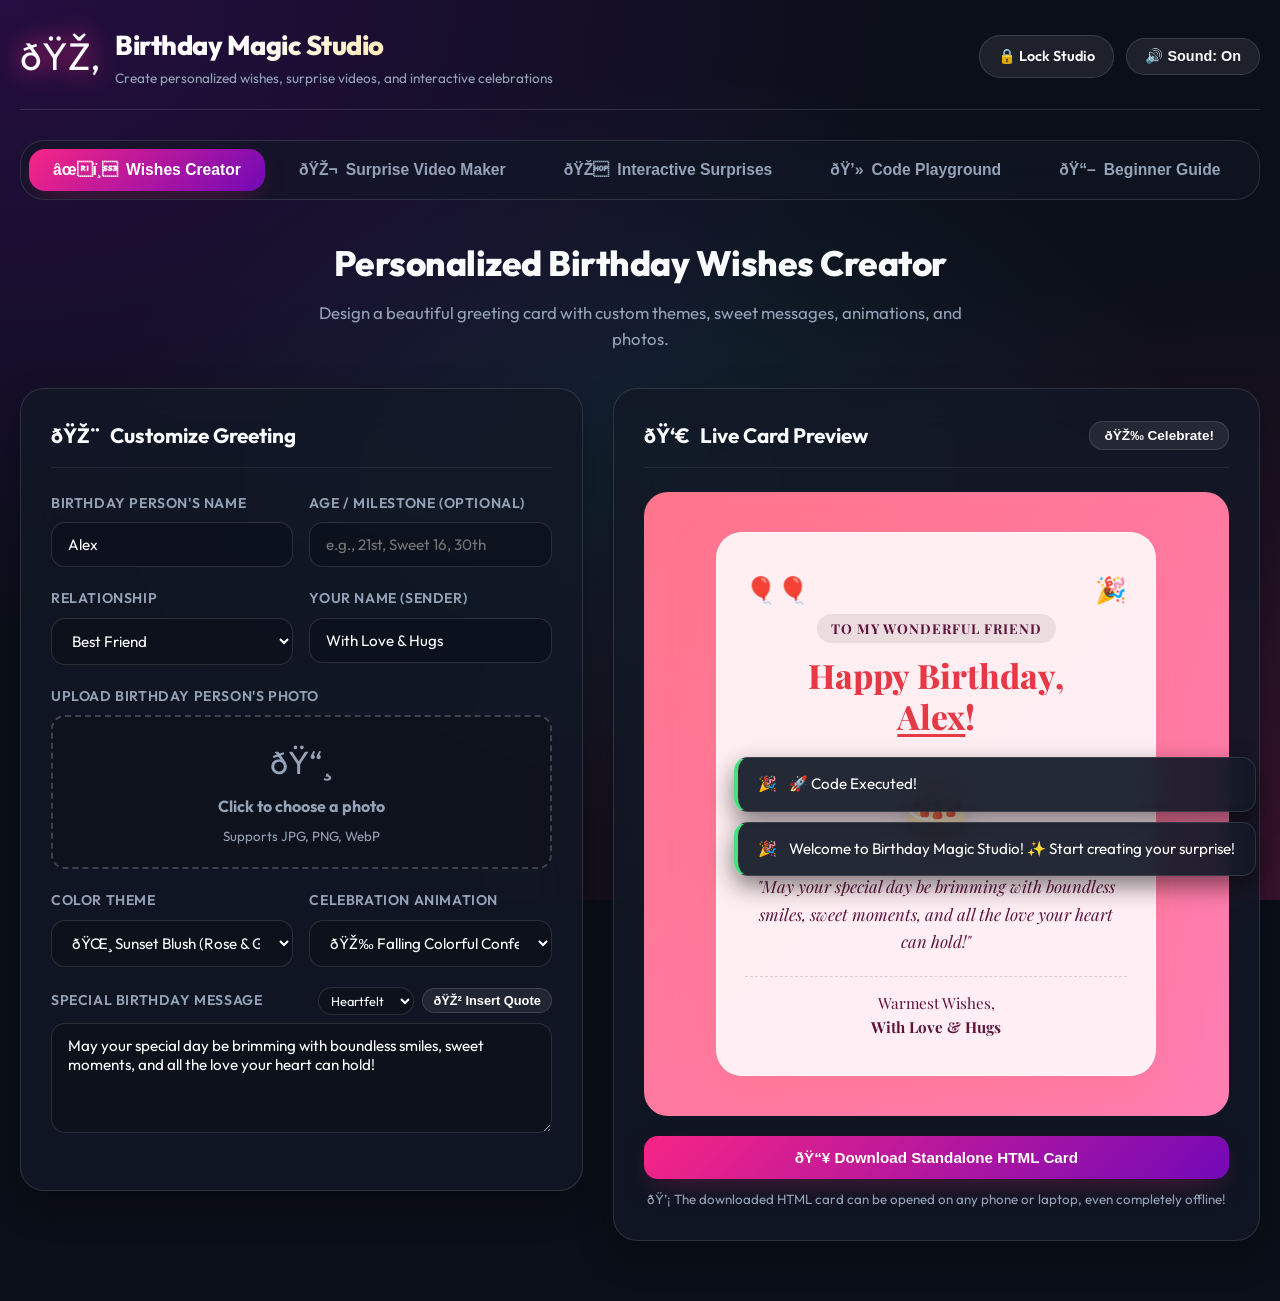
==== templates/index.html @ 4b680458 "Initial commit: Birthday Magic Studio" ====
<!DOCTYPE html>
<html lang="en">
<head>
  <meta charset="UTF-8">
  <meta name="viewport" content="width=device-width, initial-scale=1.0">
  <title>Birthday Magic Studio ðŸŽ‚ - Wishes, Surprise Videos & Interactive Greetings</title>
  <link rel="stylesheet" href="/static/css/styles.css">
  <!-- Favicon emoji -->
  <link rel="icon" href="data:image/svg+xml,<svg xmlns=%22http://www.w3.org/2000/svg%22 viewBox=%220 0 100 100%22><text y=%22.9em%22 font-size=%2290%22>ðŸŽ‚</text></svg>">
</head>
<body>
  <div class="app-container">

    <!-- Header -->
    <header class="main-header">
      <div class="brand-wrapper">
        <span class="brand-icon">ðŸŽ‚</span>
        <div>
          <h1 class="brand-title">Birthday Magic Studio</h1>
          <p class="brand-subtitle">Create personalized wishes, surprise videos, and interactive celebrations</p>
        </div>
      </div>
      <div class="header-controls">
        <a href="/logout" class="btn-toggle-sound" style="text-decoration: none;" title="Lock website">
          🔒 Lock Studio
        </a>
        <button id="toggle-sound-btn" class="btn-toggle-sound" title="Toggle audio sound">
          🔊 Sound: On
        </button>
      </div>
    </header>

    <!-- Navigation Tabs -->
    <nav class="nav-tabs-bar" role="tablist">
      <button class="nav-tab-btn active" data-tab="tab-wishes" role="tab">
        <span>âœï¸</span> Wishes Creator
      </button>
      <button class="nav-tab-btn" data-tab="tab-video" role="tab">
        <span>ðŸŽ¬</span> Surprise Video Maker
      </button>
      <button class="nav-tab-btn" data-tab="tab-surprises" role="tab">
        <span>ðŸŽ</span> Interactive Surprises
      </button>
      <button class="nav-tab-btn" data-tab="tab-code" role="tab">
        <span>ðŸ’»</span> Code Playground
      </button>
      <button class="nav-tab-btn" data-tab="tab-guide" role="tab">
        <span>ðŸ“–</span> Beginner Guide
      </button>
    </nav>

    <!-- ====================================================================
         TAB 1: WISHES CREATOR
         ==================================================================== -->
    <section id="tab-wishes" class="app-section-view active">
      <div class="section-hero-header">
        <h2>Personalized Birthday Wishes Creator</h2>
        <p>Design a beautiful greeting card with custom themes, sweet messages, animations, and photos.</p>
      </div>

      <div class="studio-layout">
        <!-- Controls Column -->
        <div class="glass-panel">
          <div class="panel-header">
            <h3><span>ðŸŽ¨</span> Customize Greeting</h3>
          </div>

          <div class="form-row">
            <div class="form-group">
              <label for="wish-name">Birthday Person's Name</label>
              <input type="text" id="wish-name" class="input-styled" value="Alex" placeholder="e.g., Emily, John" />
            </div>
            <div class="form-group">
              <label for="wish-age">Age / Milestone (Optional)</label>
              <input type="text" id="wish-age" class="input-styled" placeholder="e.g., 21st, Sweet 16, 30th" />
            </div>
          </div>

          <div class="form-row">
            <div class="form-group">
              <label for="wish-relation">Relationship</label>
              <select id="wish-relation" class="select-styled">
                <option value="Friend">Best Friend</option>
                <option value="Soulmate">Soulmate / Partner</option>
                <option value="Sister">Sister</option>
                <option value="Brother">Brother</option>
                <option value="Mother">Mom</option>
                <option value="Father">Dad</option>
                <option value="Colleague">Colleague / Mentor</option>
              </select>
            </div>
            <div class="form-group">
              <label for="wish-sender">Your Name (Sender)</label>
              <input type="text" id="wish-sender" class="input-styled" value="With Love & Hugs" placeholder="e.g., Keerthi" />
            </div>
          </div>

          <!-- Photo Upload Feature -->
          <div class="form-group">
            <label>Upload Birthday Person's Photo</label>
            <div id="photo-upload-container" class="photo-upload-box" onclick="document.getElementById('wish-photo-input').click()">
              <input type="file" id="wish-photo-input" accept="image/*" style="display: none;" />
              <div class="upload-prompt">
                <span class="upload-icon">ðŸ“¸</span>
                <strong>Click to choose a photo</strong>
                <small>Supports JPG, PNG, WebP</small>
              </div>
              <div class="photo-preview-wrapper">
                <img id="wish-photo-preview" class="photo-preview-img" alt="Uploaded Photo" />
                <button type="button" id="remove-photo-btn" class="btn-secondary" style="padding: 4px 10px; font-size: 0.8rem;" onclick="event.stopPropagation();">Remove Photo</button>
              </div>
            </div>
          </div>

          <!-- Themes & Animations -->
          <div class="form-row">
            <div class="form-group">
              <label for="wish-theme">Color Theme</label>
              <select id="wish-theme" class="select-styled">
                <option value="rose">ðŸŒ¸ Sunset Blush (Rose & Gold)</option>
                <option value="neon">ðŸŒŒ Cosmic Neon (Cyber Blue)</option>
                <option value="gold">âœ¨ Golden Royale (Luxury Black)</option>
                <option value="mint">ðŸŒ¿ Emerald Sparkle (Mint Teal)</option>
                <option value="candy">ðŸ­ Carnival Fiesta (Vibrant Party)</option>
              </select>
            </div>
            <div class="form-group">
              <label for="wish-animation">Celebration Animation</label>
              <select id="wish-animation" class="select-styled">
                <option value="confetti">ðŸŽ‰ Falling Colorful Confetti</option>
                <option value="none">âœ¨ Elegant Ambient Glow</option>
              </select>
            </div>
          </div>

          <!-- Message & Quote Generator -->
          <div class="form-group">
            <div style="display: flex; justify-content: space-between; align-items: center; margin-bottom: 8px;">
              <label for="wish-message" style="margin-bottom: 0;">Special Birthday Message</label>
              <div style="display: flex; gap: 8px; align-items: center;">
                <select id="quote-category" class="select-styled" style="padding: 4px 8px; font-size: 0.8rem; width: auto;">
                  <option value="heartfelt">Heartfelt</option>
                  <option value="funny">Humorous</option>
                  <option value="inspirational">Inspiring</option>
                  <option value="sweet">Sweet</option>
                </select>
                <button type="button" id="random-quote-btn" class="btn-secondary" style="padding: 4px 10px; font-size: 0.8rem;">ðŸŽ² Insert Quote</button>
              </div>
            </div>
            <textarea id="wish-message" class="textarea-styled" rows="4">May your special day be brimming with boundless smiles, sweet moments, and all the love your heart can hold!</textarea>
          </div>
        </div>

        <!-- Live Preview Column -->
        <div class="glass-panel">
          <div class="panel-header">
            <h3><span>ðŸ‘€</span> Live Card Preview</h3>
            <button id="celebrate-card-btn" class="btn-secondary" style="padding: 6px 14px; font-size: 0.85rem;">
              ðŸŽ‰ Celebrate!
            </button>
          </div>

          <!-- Live Card Stage -->
          <div id="card-live-preview" class="card-stage-wrapper">
            <canvas id="confetti-canvas"></canvas>
            <!-- Card rendered dynamically by wishes-creator.js -->
          </div>

          <div class="card-actions-bar">
            <button id="download-card-html-btn" class="btn-primary" style="flex: 1;">
              ðŸ“¥ Download Standalone HTML Card
            </button>
          </div>
          <small style="display: block; margin-top: 10px; color: var(--text-muted); text-align: center;">
            ðŸ’¡ The downloaded HTML card can be opened on any phone or laptop, even completely offline!
          </small>
        </div>
      </div>
    </section>

    <!-- ====================================================================
         TAB 2: SURPRISE VIDEO CREATOR
         ==================================================================== -->
    <section id="tab-video" class="app-section-view">
      <div class="section-hero-header">
        <h2>Surprise Video Creator</h2>
        <p>Combine photos, captions, smooth animated transitions, and music into a video you can download and share.</p>
      </div>

      <div class="studio-layout">
        <!-- Controls & Photo List -->
        <div class="glass-panel">
          <div class="panel-header">
            <h3><span>ðŸŽžï¸</span> Photo Montage & Story</h3>
          </div>

          <div class="form-group">
            <label>Upload Multiple Photos</label>
            <input type="file" id="video-photo-input" class="input-styled" accept="image/*" multiple />
            <small style="color: var(--text-muted); display: block; margin-top: 5px;">
              Tip: Select 3 to 10 photos of memorable moments!
            </small>
          </div>

          <div class="form-row">
            <div class="form-group">
              <label for="video-music-select">Background Music</label>
              <select id="video-music-select" class="select-styled">
                <option value="synth">ðŸŽµ Cheerful Birthday Synth Melody</option>
                <option value="custom">ðŸ“ Custom Audio File (Upload Below)</option>
              </select>
            </div>
            <div class="form-group">
              <label for="video-overlay-select">Stickers / Frame</label>
              <select id="video-overlay-select" class="select-styled">
                <option value="sparkles">âœ¨ Golden Sparkles</option>
                <option value="balloons">ðŸŽˆ Balloons & Confetti</option>
                <option value="none">Plain & Clean</option>
              </select>
            </div>
          </div>

          <div class="form-group">
            <label for="video-custom-music">Upload Custom Music / Song (Optional MP3)</label>
            <input type="file" id="video-custom-music" class="input-styled" accept="audio/*" />
          </div>

          <!-- Timeline Photos -->
          <div class="slides-timeline-container">
            <label>Photo Slides & Captions (Drag/Reorder):</label>
            <div id="slides-timeline-list" class="slides-timeline-list">
              <!-- Dynamically populated by video-maker.js -->
            </div>
          </div>
        </div>

        <!-- Video Player & Canvas Export -->
        <div class="glass-panel video-preview-panel">
          <div class="panel-header">
            <h3><span>ðŸ“º</span> Video Preview Player</h3>
          </div>

          <div class="canvas-player-wrapper">
            <canvas id="video-canvas"></canvas>
            <div class="video-progress-track">
              <div id="video-progress-bar" class="video-progress-fill"></div>
            </div>
          </div>

          <div class="video-controls-toolbar">
            <button id="video-play-btn" class="btn-secondary">
              â–¶ï¸ Play Surprise Video
            </button>
            <button id="video-export-btn" class="btn-primary">
              â¬‡ï¸ Export & Download Video (.webm)
            </button>
          </div>

          <div style="background: rgba(0,0,0,0.25); padding: 14px; border-radius: var(--radius-md); font-size: 0.88rem; color: var(--text-muted);">
            âœ¨ <strong>How it works:</strong> The video engine stitches your photos, animates a cinematic Ken Burns zoom, synchronizes the birthday melody, and records it directly inside your browser without needing external servers!
          </div>
        </div>
      </div>
    </section>

    <!-- ====================================================================
         TAB 3: INTERACTIVE SURPRISE GREETINGS
         ==================================================================== -->
    <section id="tab-surprises" class="app-section-view">
      <div class="section-hero-header">
        <h2>Interactive Surprise Greetings</h2>
        <p>Fun, playful interactions: unwrap a 3D gift, pop floating balloons, blow birthday candles, and scratch secret cards!</p>
      </div>

      <div class="surprises-grid">
        <!-- 1. Mystery Gift Box -->
        <div class="glass-panel">
          <div class="panel-header">
            <h3><span>ðŸŽ</span> The Mystery Gift Box</h3>
            <button id="reset-gift-btn" class="btn-secondary" style="padding: 4px 10px; font-size: 0.8rem;">Wrap Again</button>
          </div>
          <p style="color: var(--text-muted); font-size: 0.9rem; margin-bottom: 15px; text-align: center;">Click the gift box to open the surprise!</p>

          <div id="gift-interactive-wrapper" class="gift-interactive-wrapper">
            <div class="gift-box-3d" id="mystery-gift-box">
              <div class="gift-lid">
                <div class="gift-bow">ðŸŽ€</div>
              </div>
              <div class="gift-ribbon-vertical"></div>
              <div class="gift-ribbon-horizontal"></div>
            </div>

            <!-- Content revealed inside the box -->
            <div class="gift-content-surprise">
              <span style="font-size: 40px;">ðŸ’–</span>
              <h4 style="font-size: 1.3rem; margin: 8px 0; color: #f72585;">A Special Gift For You!</h4>
              <p style="font-size: 0.95rem; line-height: 1.5; color: #334155;">
                "You are the most precious gift to the world. May your year be packed with magic, smiles, and laughter!"
              </p>
              <div style="margin-top: 12px; font-weight: bold; color: #7209b7;">Happy Birthday! ðŸŽ‚âœ¨</div>
            </div>
          </div>
        </div>

        <!-- 2. Balloon Pop Arena -->
        <div class="glass-panel">
          <div class="panel-header">
            <h3><span>ðŸŽˆ</span> Balloon Pop Arena</h3>
            <button id="spawn-balloons-btn" class="btn-secondary" style="padding: 4px 10px; font-size: 0.8rem;">+ More Balloons</button>
          </div>
          <div style="display: flex; justify-content: space-between; margin-bottom: 10px; font-size: 0.88rem; color: var(--text-muted);">
            <span>Click balloons to pop them!</span>
            <span>Popped: <strong id="popped-counter" style="color: var(--accent-gold);">0</strong></span>
          </div>

          <div class="balloon-arena-wrapper">
            <div id="balloon-arena" class="balloon-arena"></div>
            <div class="collected-wishes-tray" id="collected-wishes-tray">
              <div style="color: var(--text-muted); font-size: 0.8rem; text-align: center; padding-top: 10px;">
                ðŸŽˆ Popped wishes will appear here...
              </div>
            </div>
          </div>
        </div>

        <!-- 3. Candle Blow-Out & Fireworks -->
        <div class="glass-panel">
          <div class="panel-header">
            <h3><span>ðŸŽ‚</span> Make a Wish & Blow Candles</h3>
            <button id="relight-candle-btn" class="btn-secondary" style="padding: 4px 10px; font-size: 0.8rem;">ðŸ”¥ Relight</button>
          </div>

          <div id="cake-stage-container" class="cake-stage-container">
            <div class="interactive-cake">
              <div class="cake-candle">
                <div class="cake-candle-flame"></div>
              </div>
              <div class="cake-tier-top"></div>
              <div class="cake-tier-bottom"></div>
            </div>

            <div id="cake-wish-status" style="margin-bottom: 20px;">
              <p class="make-wish-hint" style="color: var(--text-muted); font-size: 0.95rem;">
                Make a silent wish in your heart, then blow the candles!
              </p>
            </div>

            <button id="blow-candle-btn" class="btn-primary">
              ðŸ’¨ Blow Out The Candle!
            </button>
          </div>
        </div>

        <!-- 4. Scratch-Off Reveal Card -->
        <div class="glass-panel">
          <div class="panel-header">
            <h3><span>ðŸ’Œ</span> Magic Scratch-Off Card</h3>
            <button id="reset-scratch-btn" class="btn-secondary" style="padding: 4px 10px; font-size: 0.8rem;">Cover Again</button>
          </div>
          <p style="color: var(--text-muted); font-size: 0.9rem; margin-bottom: 15px; text-align: center;">
            Scratch off the silver layer using your mouse or finger!
          </p>

          <div class="scratch-stage-wrapper">
            <!-- Hidden secret content underneath -->
            <div class="scratch-hidden-content">
              <span style="font-size: 40px; margin-bottom: 5px;">ðŸ‘‘</span>
              <h3 style="font-size: 1.4rem; font-weight: 800;">YOU ARE AMAZING!</h3>
              <p style="font-size: 0.95rem; margin-top: 6px; opacity: 0.95;">
                "Behind every year is a story of strength, beauty, and kindness. Celebrating you today!"
              </p>
              <span style="margin-top: 10px; font-size: 0.85rem; background: rgba(0,0,0,0.2); padding: 4px 12px; border-radius: 12px;">ðŸŒŸ Happy Birthday ðŸŒŸ</span>
            </div>
            <!-- Canvas silver scratch foil on top -->
            <canvas id="scratch-card-canvas"></canvas>
          </div>
        </div>
      </div>
    </section>

    <!-- ====================================================================
         TAB 4: CODE EXECUTION FEATURE
         ==================================================================== -->
    <section id="tab-code" class="app-section-view">
      <div class="section-hero-header">
        <h2>Live Code Execution Playground</h2>
        <p>Enter, paste, and run HTML, CSS, and JavaScript code to instantly see animated birthday greetings rendered live on the website.</p>
      </div>

      <div class="glass-panel">
        <div class="editor-toolbar">
          <div style="display: flex; align-items: center; gap: 10px; flex-wrap: wrap;">
            <label for="code-template-select" style="margin-bottom: 0;">Birthday Code Templates:</label>
            <select id="code-template-select" class="select-styled" style="width: auto; padding: 6px 14px; font-size: 0.88rem;">
              <!-- Populated by code-runner.js -->
            </select>
          </div>
          <div style="display: flex; gap: 8px;">
            <button id="copy-code-btn" class="btn-secondary" style="padding: 6px 14px; font-size: 0.85rem;">ðŸ“‹ Copy Code</button>
            <button id="clear-code-btn" class="btn-secondary" style="padding: 6px 14px; font-size: 0.85rem;">ðŸ§¹ Clear</button>
            <button id="run-code-btn" class="btn-primary" style="padding: 6px 18px; font-size: 0.88rem;">â–¶ï¸ Run Code (Ctrl+Enter)</button>
          </div>
        </div>

        <div class="code-playground-layout">
          <!-- Code Editor Textarea -->
          <div class="editor-wrapper">
            <textarea id="code-editor-input" class="code-textarea" spellcheck="false" placeholder="Write or paste your HTML, CSS, and JS code here..."></textarea>
          </div>

          <!-- Preview & Console -->
          <div class="preview-wrapper">
            <iframe id="code-preview-frame" class="output-iframe" sandbox="allow-scripts allow-modals"></iframe>
            <div id="code-console-output" class="console-output-box">
              <div class="console-msg msg-info"><span class="text">Console ready. Click 'Run Code' to execute.</span></div>
            </div>
          </div>
        </div>
      </div>
    </section>

    <!-- ====================================================================
         TAB 5: COMPLETE BEGINNER GUIDE & DEPLOYMENT
         ==================================================================== -->
    <section id="tab-guide" class="app-section-view">
      <div class="section-hero-header">
        <h2>Complete Beginner Website Development Guide</h2>
        <p>A step-by-step walkthrough of how this website is structured, how to run it locally, test it, and deploy it online for free.</p>
      </div>

      <div class="guide-card-stack">
        <!-- Step 1 -->
        <div class="guide-step-card">
          <span class="step-badge">Phase 1: Understanding The Architecture</span>
          <h3>ðŸ› ï¸ Tools & Technologies Used</h3>
          <p>
            This website is built with <strong>pure, modern Web Standards (HTML5, CSS3, and JavaScript)</strong>. Here is why this is the perfect architecture for beginners:
          </p>
          <ul style="margin: 12px 0 12px 20px; line-height: 1.8;">
            <li><strong>Zero Complex Setups:</strong> No Node.js, npm, compilers, or server databases required to run or edit!</li>
            <li><strong>Web Audio API:</strong> Synthesizes authentic musical tones (chimes, pops, cheerful birthday melodies) directly in the browser with 0 external sound files.</li>
            <li><strong>HTML5 Canvas & MediaRecorder API:</strong> Allows real-time video composition, Ken Burns transitions, and direct video file recording (`.webm`).</li>
            <li><strong>Sandboxed Iframe Execution:</strong> Runs custom birthday code safely and captures console output in real time.</li>
          </ul>
        </div>

        <!-- Step 2 -->
        <div class="guide-step-card">
          <span class="step-badge">Phase 2: Project Folder Structure</span>
          <h3>ðŸ“ How Files Are Organized</h3>
          <div class="code-snippet">
birthday-surprise-app/
â”œâ”€â”€ index.html            <- Main Web App UI (Tabs, Forms, Stages)
â”œâ”€â”€ css/
â”‚   â””â”€â”€ styles.css        <- Visual Design, Glassmorphism, Responsive CSS, Animations
â”œâ”€â”€ js/
â”‚   â”œâ”€â”€ app.js            <- Core App Coordinator, Navigation, Toast Alerts
â”‚   â”œâ”€â”€ audio-synth.js    <- Synthesizer for birthday song, pops, chimes, fireworks
â”‚   â”œâ”€â”€ wishes-creator.js <- Birthday card customizer, quotes, HTML export
â”‚   â”œâ”€â”€ video-maker.js    <- Multi-photo slideshow, transitions, video recorder
â”‚   â”œâ”€â”€ surprises.js      <- 3D gift box, balloon pop, candle blow, scratch card
â”‚   â””â”€â”€ code-runner.js    <- Code editor & live sandboxed runner with templates
â””â”€â”€ README.md             <- Quick reference documentation
          </div>
        </div>

        <!-- Step 3 -->
        <div class="guide-step-card">
          <span class="step-badge">Phase 3: How to Run It on Your Computer</span>
          <h3>ðŸ’» Running Locally in 5 Seconds</h3>
          <p>You can run this website on Windows using any of these simple methods:</p>
          <ol style="margin: 12px 0 12px 25px; line-height: 1.9;">
            <li><strong>Method 1 (Instant):</strong> Open your file explorer, navigate to the <code>birthday-surprise-app</code> folder, and double-click <code>index.html</code>. It will open in Google Chrome, Microsoft Edge, or Firefox!</li>
            <li><strong>Method 2 (VS Code Live Server):</strong> If you use Visual Studio Code, install the free extension <em>"Live Server"</em>, right-click <code>index.html</code>, and click <em>"Open with Live Server"</em>.</li>
            <li><strong>Method 3 (Python command):</strong> If you have Python installed, open PowerShell in the folder and type:
              <div class="code-snippet">python -m http.server 8000</div>
              Then open your browser to <code>http://localhost:8000</code>.
            </li>
          </ol>
        </div>

        <!-- Step 4 -->
        <div class="guide-step-card">
          <span class="step-badge">Phase 4: How to Deploy Online for Free</span>
          <h3>ðŸŒ Make It Accessible to Anyone via a Web Link</h3>
          <p>
            Once you have customized your website, you can host it online completely free so friends and family can visit it from their phones or computers:
          </p>
          <div style="margin-top: 15px;">
            <h4 style="color: var(--accent); margin-bottom: 6px;">Option A: Netlify Drop (Easiest - 60 Seconds, No Git Needed!)</h4>
            <ol style="margin-left: 20px; line-height: 1.8;">
              <li>Go to <a href="https://app.netlify.com/drop" target="_blank" style="color: var(--primary);">app.netlify.com/drop</a> in your browser.</li>
              <li>Sign up for a free account.</li>
              <li>Drag and drop your entire <code>birthday-surprise-app</code> folder right onto the screen!</li>
              <li>Netlify instantly gives you a live public link (e.g., <code>https://my-birthday-surprise.netlify.app</code>).</li>
            </ol>
          </div>
          <div style="margin-top: 15px;">
            <h4 style="color: var(--accent-gold); margin-bottom: 6px;">Option B: GitHub Pages (Free Permanent Hosting)</h4>
            <ol style="margin-left: 20px; line-height: 1.8;">
              <li>Create a free account on <a href="https://github.com" target="_blank" style="color: var(--primary);">GitHub.com</a>.</li>
              <li>Create a new repository named <code>birthday-surprise</code>.</li>
              <li>Upload all files from your <code>birthday-surprise-app</code> folder.</li>
              <li>Go to <strong>Settings -> Pages</strong>, choose branch <strong>main</strong>, and click <strong>Save</strong>.</li>
              <li>Your site is live at <code>https://yourusername.github.io/birthday-surprise/</code>!</li>
            </ol>
          </div>
        </div>
      </div>
    </section>

  </div>

  <!-- Toast Notification Container -->
  <div id="toast-container"></div>

  <!-- Scripts -->
  <script src="/static/js/audio-synth.js"></script>
  <script src="/static/js/wishes-creator.js"></script>
  <script src="/static/js/video-maker.js"></script>
  <script src="/static/js/surprises.js"></script>
  <script src="/static/js/code-runner.js"></script>
  <script src="/static/js/app.js"></script>
</body>
</html>
---- static/css/styles.css ----
/* ==========================================================================
   Birthday Magic Studio - Main Stylesheet
   Modern, festive, responsive styling with glassmorphism & 3D effects
   ========================================================================== */

@import url('https://fonts.googleapis.com/css2?family=Fredoka:wght@400;600;700&family=Outfit:wght@300;400;500;600;700;800&family=Playfair+Display:ital,wght@0,600;1,400&family=Fira+Code:wght@400;500&display=swap');

:root {
  --primary: #f72585;
  --primary-hover: #b5179e;
  --secondary: #7209b7;
  --accent: #4cc9f0;
  --accent-gold: #ffd166;
  --bg-dark: #0b0f19;
  --bg-card: rgba(18, 24, 38, 0.75);
  --border-glass: rgba(255, 255, 255, 0.12);
  --text-main: #f8fafc;
  --text-muted: #94a3b8;
  --radius-sm: 8px;
  --radius-md: 14px;
  --radius-lg: 24px;
  --shadow-glow: 0 10px 30px -10px rgba(247, 37, 133, 0.35);
  --transition: all 0.25s cubic-bezier(0.4, 0, 0.2, 1);
}

* {
  margin: 0;
  padding: 0;
  box-sizing: border-box;
}

body {
  font-family: 'Outfit', sans-serif;
  background-color: var(--bg-dark);
  background-image: 
    radial-gradient(at 0% 0%, rgba(114, 9, 183, 0.25) 0px, transparent 50%),
    radial-gradient(at 100% 100%, rgba(247, 37, 133, 0.2) 0px, transparent 50%),
    radial-gradient(at 50% 50%, rgba(76, 201, 240, 0.1) 0px, transparent 60%);
  background-attachment: fixed;
  color: var(--text-main);
  min-height: 100vh;
  line-height: 1.6;
  overflow-x: hidden;
}

/* Scrollbar */
::-webkit-scrollbar {
  width: 8px;
  height: 8px;
}
::-webkit-scrollbar-track {
  background: rgba(11, 15, 25, 0.8);
}
::-webkit-scrollbar-thumb {
  background: rgba(255, 255, 255, 0.2);
  border-radius: 4px;
}
::-webkit-scrollbar-thumb:hover {
  background: var(--primary);
}

/* Container */
.app-container {
  max-width: 1280px;
  margin: 0 auto;
  padding: 0 20px 60px;
}

/* ==========================================================================
   Header & Navigation
   ========================================================================== */
.main-header {
  display: flex;
  justify-content: space-between;
  align-items: center;
  padding: 24px 0 20px;
  border-bottom: 1px solid var(--border-glass);
  margin-bottom: 30px;
  flex-wrap: wrap;
  gap: 15px;
}

.brand-wrapper {
  display: flex;
  align-items: center;
  gap: 14px;
}

.brand-icon {
  font-size: 2.4rem;
  filter: drop-shadow(0 0 12px var(--primary));
  animation: gentlePulse 2s infinite ease-in-out;
}

@keyframes gentlePulse {
  0%, 100% { transform: scale(1); }
  50% { transform: scale(1.12); }
}

.brand-title {
  font-size: 1.7rem;
  font-weight: 800;
  letter-spacing: -0.5px;
  background: linear-gradient(135deg, #fff 30%, var(--accent-gold) 100%);
  -webkit-background-clip: text;
  -webkit-text-fill-color: transparent;
}

.brand-subtitle {
  font-size: 0.85rem;
  color: var(--text-muted);
  font-weight: 400;
}

.header-controls {
  display: flex;
  align-items: center;
  gap: 12px;
}

.btn-toggle-sound {
  background: rgba(255, 255, 255, 0.08);
  border: 1px solid var(--border-glass);
  color: var(--text-main);
  padding: 9px 18px;
  border-radius: 30px;
  font-size: 0.9rem;
  font-weight: 600;
  cursor: pointer;
  transition: var(--transition);
  display: flex;
  align-items: center;
  gap: 8px;
}

.btn-toggle-sound:hover {
  background: rgba(255, 255, 255, 0.16);
  border-color: rgba(255, 255, 255, 0.3);
}

.btn-toggle-sound.muted {
  opacity: 0.6;
  color: var(--text-muted);
}

/* Navigation Tabs Bar */
.nav-tabs-bar {
  display: flex;
  gap: 10px;
  background: rgba(18, 24, 38, 0.6);
  backdrop-filter: blur(16px);
  padding: 8px;
  border-radius: var(--radius-lg);
  border: 1px solid var(--border-glass);
  margin-bottom: 35px;
  overflow-x: auto;
}

.nav-tab-btn {
  background: transparent;
  border: none;
  color: var(--text-muted);
  padding: 12px 24px;
  border-radius: 16px;
  font-size: 0.98rem;
  font-weight: 600;
  cursor: pointer;
  transition: var(--transition);
  white-space: nowrap;
  display: flex;
  align-items: center;
  gap: 8px;
}

.nav-tab-btn:hover {
  color: #fff;
  background: rgba(255, 255, 255, 0.06);
}

.nav-tab-btn.active {
  background: linear-gradient(135deg, var(--primary), var(--secondary));
  color: #fff;
  box-shadow: var(--shadow-glow);
}

/* ==========================================================================
   Section Views Logic
   ========================================================================== */
.app-section-view {
  display: none;
  animation: fadeIn 0.35s ease;
}

.app-section-view.active {
  display: block;
}

@keyframes fadeIn {
  from { opacity: 0; transform: translateY(8px); }
  to { opacity: 1; transform: translateY(0); }
}

.section-hero-header {
  text-align: center;
  margin-bottom: 35px;
}

.section-hero-header h2 {
  font-size: 2.2rem;
  font-weight: 800;
  margin-bottom: 8px;
  letter-spacing: -0.5px;
}

.section-hero-header p {
  color: var(--text-muted);
  font-size: 1.05rem;
  max-width: 650px;
  margin: 0 auto;
}

/* Two-column Studio Layout */
.studio-layout {
  display: grid;
  grid-template-columns: 1fr 1.15fr;
  gap: 30px;
  align-items: start;
}

@media (max-width: 960px) {
  .studio-layout {
    grid-template-columns: 1fr;
  }
}

/* Glass Panels */
.glass-panel {
  background: var(--bg-card);
  backdrop-filter: blur(20px);
  border: 1px solid var(--border-glass);
  border-radius: var(--radius-lg);
  padding: 30px;
  box-shadow: 0 15px 35px rgba(0, 0, 0, 0.3);
}

.panel-header {
  display: flex;
  justify-content: space-between;
  align-items: center;
  margin-bottom: 24px;
  padding-bottom: 14px;
  border-bottom: 1px solid rgba(255, 255, 255, 0.08);
}

.panel-header h3 {
  font-size: 1.3rem;
  font-weight: 700;
  display: flex;
  align-items: center;
  gap: 10px;
}

/* Form Controls */
.form-group {
  margin-bottom: 20px;
}

.form-row {
  display: grid;
  grid-template-columns: 1fr 1fr;
  gap: 16px;
}

label {
  display: block;
  font-size: 0.88rem;
  font-weight: 600;
  color: var(--text-muted);
  margin-bottom: 8px;
  text-transform: uppercase;
  letter-spacing: 0.6px;
}

.input-styled, .select-styled, .textarea-styled {
  width: 100%;
  padding: 12px 16px;
  background: rgba(11, 15, 25, 0.6);
  border: 1px solid var(--border-glass);
  border-radius: var(--radius-md);
  color: #fff;
  font-family: inherit;
  font-size: 0.95rem;
  transition: var(--transition);
}

.input-styled:focus, .select-styled:focus, .textarea-styled:focus {
  outline: none;
  border-color: var(--primary);
  box-shadow: 0 0 0 3px rgba(247, 37, 133, 0.25);
  background: rgba(11, 15, 25, 0.9);
}

.textarea-styled {
  resize: vertical;
  min-height: 110px;
}

/* Buttons */
.btn-primary {
  background: linear-gradient(135deg, var(--primary), var(--secondary));
  color: #fff;
  border: none;
  padding: 13px 26px;
  border-radius: var(--radius-md);
  font-weight: 700;
  font-size: 0.95rem;
  cursor: pointer;
  box-shadow: var(--shadow-glow);
  transition: var(--transition);
  display: inline-flex;
  align-items: center;
  justify-content: center;
  gap: 8px;
}

.btn-primary:hover {
  transform: translateY(-2px);
  box-shadow: 0 15px 30px -8px rgba(247, 37, 133, 0.55);
}

.btn-secondary {
  background: rgba(255, 255, 255, 0.08);
  border: 1px solid var(--border-glass);
  color: #fff;
  padding: 12px 22px;
  border-radius: var(--radius-md);
  font-weight: 600;
  font-size: 0.92rem;
  cursor: pointer;
  transition: var(--transition);
  display: inline-flex;
  align-items: center;
  gap: 8px;
}

.btn-secondary:hover {
  background: rgba(255, 255, 255, 0.16);
  border-color: rgba(255, 255, 255, 0.3);
}

.btn-icon {
  background: rgba(255, 255, 255, 0.08);
  border: 1px solid var(--border-glass);
  border-radius: 8px;
  padding: 6px 10px;
  cursor: pointer;
  color: #fff;
  font-size: 0.9rem;
  transition: var(--transition);
}

.btn-icon:hover {
  background: rgba(255, 255, 255, 0.2);
}

/* ==========================================================================
   Wishes Creator & Live Card Preview
   ========================================================================== */
.photo-upload-box {
  border: 2px dashed rgba(255, 255, 255, 0.2);
  border-radius: var(--radius-md);
  padding: 20px;
  text-align: center;
  cursor: pointer;
  transition: var(--transition);
  position: relative;
  background: rgba(0, 0, 0, 0.15);
}

.photo-upload-box:hover {
  border-color: var(--accent);
  background: rgba(76, 201, 240, 0.05);
}

.upload-prompt {
  display: flex;
  flex-direction: column;
  align-items: center;
  gap: 6px;
  color: var(--text-muted);
}

.upload-icon {
  font-size: 2rem;
}

.photo-preview-wrapper {
  display: none;
  flex-direction: column;
  align-items: center;
  gap: 12px;
}

.photo-upload-box.has-image .upload-prompt {
  display: none;
}

.photo-upload-box.has-image .photo-preview-wrapper {
  display: flex;
}

.photo-preview-img {
  width: 90px;
  height: 90px;
  border-radius: 50%;
  object-fit: cover;
  border: 3px solid var(--accent);
}

/* Live Card Stage */
.card-stage-wrapper {
  position: relative;
  min-height: 480px;
  display: flex;
  align-items: center;
  justify-content: center;
  border-radius: var(--radius-lg);
  overflow: hidden;
  padding: 40px 20px;
  transition: background 0.4s ease;
}

#confetti-canvas {
  position: absolute;
  top: 0;
  left: 0;
  width: 100%;
  height: 100%;
  pointer-events: none;
  z-index: 10;
}

.birthday-card-inner {
  position: relative;
  z-index: 2;
  max-width: 440px;
  width: 100%;
  border-radius: 26px;
  padding: 35px 28px;
  text-align: center;
  backdrop-filter: blur(12px);
  animation: cardFloat 5s infinite ease-in-out;
  border: 1px solid rgba(255, 255, 255, 0.4);
}

@keyframes cardFloat {
  0%, 100% { transform: translateY(0); }
  50% { transform: translateY(-8px); }
}

.card-decorations {
  display: flex;
  justify-content: space-between;
  font-size: 1.6rem;
  margin-bottom: 5px;
}

.card-relation-tag {
  display: inline-block;
  font-size: 0.85rem;
  font-weight: 700;
  text-transform: uppercase;
  letter-spacing: 1px;
  padding: 4px 14px;
  background: rgba(0, 0, 0, 0.08);
  border-radius: 20px;
  margin-bottom: 12px;
}

.card-title {
  font-size: 2.1rem;
  font-weight: 800;
  line-height: 1.2;
  margin-bottom: 12px;
}

.highlight-name {
  text-decoration: underline;
  text-decoration-thickness: 3px;
  text-underline-offset: 4px;
}

.card-hero-photo-wrapper {
  margin: 15px auto;
  position: relative;
  display: inline-block;
}

.card-hero-photo-frame {
  width: 135px;
  height: 135px;
  border-radius: 50%;
  padding: 5px;
  background: linear-gradient(135deg, #f72585, #ffd166);
  box-shadow: 0 10px 25px rgba(0, 0, 0, 0.2);
  margin: 0 auto;
}

.card-hero-photo {
  width: 100%;
  height: 100%;
  object-fit: cover;
  border-radius: 50%;
}

.card-cake-icon {
  font-size: 65px;
  margin: 15px auto;
  filter: drop-shadow(0 6px 12px rgba(0, 0, 0, 0.15));
}

.card-age-badge {
  display: inline-block;
  background: #f72585;
  color: #fff;
  font-weight: 800;
  font-size: 0.85rem;
  padding: 4px 12px;
  border-radius: 12px;
  margin-bottom: 10px;
}

.card-custom-message {
  font-size: 1.05rem;
  line-height: 1.65;
  margin: 18px 0;
  font-style: italic;
}

.card-footer-signature {
  margin-top: 20px;
  border-top: 1px dashed rgba(0, 0, 0, 0.15);
  padding-top: 14px;
  font-size: 0.95rem;
  display: flex;
  flex-direction: column;
}

.card-actions-bar {
  margin-top: 20px;
  display: flex;
  gap: 12px;
  flex-wrap: wrap;
}

/* ==========================================================================
   Surprise Video Creator
   ========================================================================== */
.video-preview-panel {
  display: flex;
  flex-direction: column;
  gap: 16px;
}

.canvas-player-wrapper {
  position: relative;
  background: #000;
  border-radius: var(--radius-md);
  overflow: hidden;
  aspect-ratio: 16 / 9;
  border: 1px solid var(--border-glass);
  box-shadow: 0 20px 40px rgba(0, 0, 0, 0.5);
}

#video-canvas {
  width: 100%;
  height: 100%;
  display: block;
}

.video-progress-track {
  position: absolute;
  bottom: 0;
  left: 0;
  width: 100%;
  height: 6px;
  background: rgba(255, 255, 255, 0.2);
}

.video-progress-fill {
  width: 0%;
  height: 100%;
  background: linear-gradient(90deg, var(--primary), var(--accent));
  transition: width 0.1s linear;
}

.video-controls-toolbar {
  display: flex;
  justify-content: space-between;
  align-items: center;
  flex-wrap: wrap;
  gap: 12px;
}

.slides-timeline-container {
  margin-top: 25px;
}

.slides-timeline-list {
  display: flex;
  flex-direction: column;
  gap: 12px;
  max-height: 380px;
  overflow-y: auto;
  padding-right: 6px;
}

.slide-timeline-item {
  display: flex;
  align-items: center;
  gap: 14px;
  background: rgba(11, 15, 25, 0.5);
  border: 1px solid var(--border-glass);
  border-radius: var(--radius-md);
  padding: 10px 14px;
  transition: var(--transition);
}

.slide-timeline-item:hover, .slide-timeline-item.active {
  border-color: var(--primary);
  background: rgba(247, 37, 133, 0.08);
}

.slide-thumb-wrapper {
  position: relative;
  width: 60px;
  height: 48px;
  border-radius: 6px;
  overflow: hidden;
  flex-shrink: 0;
}

.slide-thumb-wrapper img {
  width: 100%;
  height: 100%;
  object-fit: cover;
}

.slide-num {
  position: absolute;
  bottom: 2px;
  left: 2px;
  background: rgba(0, 0, 0, 0.7);
  font-size: 0.7rem;
  padding: 1px 5px;
  border-radius: 4px;
  font-weight: bold;
}

.slide-details {
  flex: 1;
}

.slide-caption-input {
  width: 100%;
  background: transparent;
  border: none;
  border-bottom: 1px dashed rgba(255, 255, 255, 0.2);
  color: #fff;
  padding: 4px 0;
  font-family: inherit;
  font-size: 0.9rem;
}

.slide-caption-input:focus {
  outline: none;
  border-bottom-color: var(--accent);
}

.slide-actions {
  display: flex;
  gap: 6px;
}

/* ==========================================================================
   Code Execution Playground
   ========================================================================== */
.code-playground-layout {
  display: grid;
  grid-template-columns: 1fr 1fr;
  gap: 24px;
  align-items: stretch;
}

@media (max-width: 900px) {
  .code-playground-layout {
    grid-template-columns: 1fr;
  }
}

.editor-wrapper {
  display: flex;
  flex-direction: column;
  height: 520px;
}

.editor-toolbar {
  display: flex;
  justify-content: space-between;
  align-items: center;
  padding-bottom: 12px;
  border-bottom: 1px solid var(--border-glass);
  margin-bottom: 12px;
  flex-wrap: wrap;
  gap: 8px;
}

.code-textarea {
  flex: 1;
  width: 100%;
  background: #0d1117;
  border: 1px solid rgba(255, 255, 255, 0.15);
  border-radius: var(--radius-md);
  color: #58a6ff;
  font-family: 'Fira Code', Consolas, Monaco, monospace;
  font-size: 0.9rem;
  line-height: 1.5;
  padding: 16px;
  resize: none;
  white-space: pre;
  tab-size: 2;
}

.code-textarea:focus {
  outline: none;
  border-color: #38bdf8;
  box-shadow: 0 0 0 3px rgba(56, 189, 248, 0.2);
}

.preview-wrapper {
  display: flex;
  flex-direction: column;
  height: 520px;
}

.output-iframe {
  flex: 1;
  width: 100%;
  border: 1px solid var(--border-glass);
  border-radius: var(--radius-md);
  background: #fff;
}

.console-output-box {
  margin-top: 12px;
  height: 100px;
  background: #0a0d14;
  border: 1px solid var(--border-glass);
  border-radius: var(--radius-md);
  padding: 10px 14px;
  font-family: 'Fira Code', monospace;
  font-size: 0.8rem;
  overflow-y: auto;
}

.console-msg {
  margin-bottom: 4px;
  display: flex;
  gap: 8px;
}
.console-msg.msg-info { color: #38bdf8; }
.console-msg.msg-success { color: #4ade80; }
.console-msg.msg-error { color: #f87171; }
.console-msg.msg-warn { color: #fbbf24; }
.console-msg .time { opacity: 0.5; }

/* ==========================================================================
   Interactive Surprises (Gift Box, Balloons, Candle, Scratch)
   ========================================================================== */
.surprises-grid {
  display: grid;
  grid-template-columns: repeat(auto-fit, minmax(340px, 1fr));
  gap: 30px;
}

/* 1. Mystery Gift Box */
.gift-interactive-wrapper {
  position: relative;
  height: 380px;
  display: flex;
  flex-direction: column;
  align-items: center;
  justify-content: center;
  perspective: 1000px;
  cursor: pointer;
  user-select: none;
}

.gift-box-3d {
  position: relative;
  width: 180px;
  height: 160px;
  background: linear-gradient(135deg, #f72585, #b5179e);
  border-radius: 12px;
  box-shadow: 0 25px 50px rgba(0, 0, 0, 0.5);
  display: flex;
  align-items: center;
  justify-content: center;
  transition: transform 0.3s;
}

.gift-interactive-wrapper:hover .gift-box-3d {
  transform: translateY(-5px) scale(1.03);
}

.gift-lid {
  position: absolute;
  top: -24px;
  left: -10px;
  width: 200px;
  height: 36px;
  background: linear-gradient(135deg, #ff477e, #f72585);
  border-radius: 8px;
  box-shadow: 0 6px 15px rgba(0, 0, 0, 0.3);
  transition: transform 0.6s cubic-bezier(0.175, 0.885, 0.32, 1.275);
}

.gift-ribbon-vertical {
  position: absolute;
  width: 28px;
  height: 100%;
  background: #ffd166;
  left: calc(50% - 14px);
  box-shadow: inset 0 0 5px rgba(0,0,0,0.2);
}

.gift-ribbon-horizontal {
  position: absolute;
  height: 28px;
  width: 100%;
  background: #ffd166;
  top: calc(50% - 14px);
  box-shadow: inset 0 0 5px rgba(0,0,0,0.2);
}

.gift-bow {
  position: absolute;
  top: -28px;
  left: calc(50% - 25px);
  font-size: 40px;
  line-height: 1;
}

/* Surprising Content popping out */
.gift-content-surprise {
  position: absolute;
  width: 260px;
  background: rgba(255, 255, 255, 0.95);
  color: #1e293b;
  border-radius: 20px;
  padding: 22px;
  text-align: center;
  box-shadow: 0 20px 40px rgba(0, 0, 0, 0.4);
  transform: scale(0.2) translateY(50px);
  opacity: 0;
  pointer-events: none;
  transition: all 0.6s cubic-bezier(0.175, 0.885, 0.32, 1.275);
  z-index: 5;
}

.gift-interactive-wrapper.opened .gift-lid {
  transform: translateY(-90px) rotate(-22deg) scale(0.9);
}

.gift-interactive-wrapper.opened .gift-content-surprise {
  transform: scale(1) translateY(-60px);
  opacity: 1;
  pointer-events: auto;
}

.gift-burst-particle {
  position: absolute;
  width: 10px;
  height: 10px;
  border-radius: 50%;
  animation: burstParticle 1s ease-out forwards;
}

@keyframes burstParticle {
  0% { transform: translate(0, 0) scale(1); opacity: 1; }
  100% { transform: translate(var(--dx), var(--dy)) scale(0); opacity: 0; }
}

/* 2. Balloon Pop Arena */
.balloon-arena-wrapper {
  position: relative;
  height: 380px;
  background: radial-gradient(circle at center, #1b2838 0%, #0d131a 100%);
  border-radius: var(--radius-md);
  overflow: hidden;
  border: 1px solid var(--border-glass);
}

.balloon-arena {
  position: relative;
  width: 100%;
  height: 250px;
  overflow: hidden;
}

.interactive-balloon {
  position: absolute;
  bottom: -90px;
  width: 65px;
  height: 80px;
  border-radius: 50% 50% 50% 50% / 40% 40% 60% 60%;
  cursor: pointer;
  animation: floatBalloon 9s linear infinite;
  transition: transform 0.15s;
}

.interactive-balloon:hover {
  transform: scale(1.15);
}

.interactive-balloon::after {
  content: '';
  position: absolute;
  bottom: -15px;
  left: 31px;
  width: 2px;
  height: 25px;
  background: rgba(255, 255, 255, 0.7);
}

@keyframes floatBalloon {
  0% { transform: translateY(0); }
  100% { transform: translateY(-380px); }
}

.balloon-pop-particle {
  position: absolute;
  width: 8px;
  height: 8px;
  border-radius: 50%;
  background: #ffd166;
  animation: popParticle 0.6s ease-out forwards;
}

@keyframes popParticle {
  0% { transform: translate(0, 0) scale(1); opacity: 1; }
  100% { transform: translate(var(--tx), var(--ty)) scale(0); opacity: 0; }
}

.collected-wishes-tray {
  height: 130px;
  background: rgba(0, 0, 0, 0.4);
  border-top: 1px solid var(--border-glass);
  padding: 10px;
  overflow-y: auto;
  display: flex;
  flex-direction: column;
  gap: 6px;
}

.revealed-wish-card {
  background: rgba(255, 255, 255, 0.1);
  padding: 6px 12px;
  border-radius: 8px;
  font-size: 0.88rem;
  display: flex;
  align-items: center;
  gap: 8px;
  animation: slideInDown 0.3s ease;
}

@keyframes slideInDown {
  from { opacity: 0; transform: translateY(-8px); }
  to { opacity: 1; transform: translateY(0); }
}

/* 3. Cake Candle Blow Out */
.cake-stage-container {
  position: relative;
  height: 380px;
  display: flex;
  flex-direction: column;
  align-items: center;
  justify-content: center;
  text-align: center;
}

.interactive-cake {
  position: relative;
  width: 200px;
  height: 140px;
  display: flex;
  flex-direction: column;
  align-items: center;
  justify-content: flex-end;
  margin-bottom: 25px;
}

.cake-candle {
  position: absolute;
  top: 15px;
  width: 14px;
  height: 40px;
  background: repeating-linear-gradient(45deg, #fff, #fff 4px, #f72585 4px, #f72585 8px);
  border-radius: 3px;
  z-index: 5;
}

.cake-candle-flame {
  position: absolute;
  top: -20px;
  left: 1px;
  width: 12px;
  height: 20px;
  background: #ffbe0b;
  border-radius: 50% 50% 20% 20%;
  box-shadow: 0 0 15px #ffbe0b, 0 0 30px #fb5607;
  animation: flickerFlame 0.2s infinite alternate;
  transition: all 0.4s ease;
}

@keyframes flickerFlame {
  0% { transform: scale(1) rotate(-3deg); }
  100% { transform: scale(1.15) rotate(3deg); }
}

.cake-candle-flame.blown-out {
  opacity: 0;
  transform: translateY(-25px) scale(0);
}

.cake-tier-top {
  width: 140px;
  height: 45px;
  background: #ffd166;
  border-radius: 12px 12px 0 0;
  box-shadow: inset 0 -8px 0 #f4a261;
}

.cake-tier-bottom {
  width: 190px;
  height: 55px;
  background: #f72585;
  border-radius: 16px 16px 0 0;
  box-shadow: inset 0 -12px 0 #b5179e;
}

.firework-particle {
  position: absolute;
  width: 8px;
  height: 8px;
  border-radius: 50%;
  animation: fireworkSpread 0.9s ease-out forwards;
}

@keyframes fireworkSpread {
  0% { transform: translate(0, 0) scale(1.2); opacity: 1; }
  100% { transform: translate(var(--fx), var(--fy)) scale(0); opacity: 0; }
}

/* 4. Scratch-Off Reveal Card */
.scratch-stage-wrapper {
  position: relative;
  width: 100%;
  max-width: 400px;
  height: 240px;
  margin: 0 auto 20px;
  border-radius: 16px;
  overflow: hidden;
  box-shadow: 0 15px 35px rgba(0, 0, 0, 0.4);
}

.scratch-hidden-content {
  position: absolute;
  top: 0;
  left: 0;
  width: 100%;
  height: 100%;
  background: linear-gradient(135deg, #f72585, #7209b7);
  display: flex;
  flex-direction: column;
  align-items: center;
  justify-content: center;
  text-align: center;
  padding: 20px;
  color: #fff;
}

#scratch-card-canvas {
  position: absolute;
  top: 0;
  left: 0;
  width: 100%;
  height: 100%;
  cursor: crosshair;
  z-index: 2;
}

/* ==========================================================================
   Beginner Guide Styles
   ========================================================================== */
.guide-card-stack {
  display: flex;
  flex-direction: column;
  gap: 25px;
  max-width: 900px;
  margin: 0 auto;
}

.guide-step-card {
  background: var(--bg-card);
  backdrop-filter: blur(16px);
  border: 1px solid var(--border-glass);
  border-radius: var(--radius-lg);
  padding: 28px;
}

.step-badge {
  display: inline-flex;
  align-items: center;
  gap: 6px;
  background: rgba(247, 37, 133, 0.15);
  color: var(--primary);
  border: 1px solid rgba(247, 37, 133, 0.3);
  padding: 4px 12px;
  border-radius: 20px;
  font-size: 0.85rem;
  font-weight: 700;
  margin-bottom: 12px;
}

.guide-step-card h3 {
  font-size: 1.4rem;
  margin-bottom: 12px;
}

.code-snippet {
  background: #090d16;
  border: 1px solid rgba(255, 255, 255, 0.1);
  padding: 14px 18px;
  border-radius: var(--radius-sm);
  font-family: 'Fira Code', monospace;
  font-size: 0.9rem;
  color: #4ade80;
  margin: 12px 0;
  overflow-x: auto;
}

/* ==========================================================================
   Toast Notifications
   ========================================================================== */
#toast-container {
  position: fixed;
  bottom: 24px;
  right: 24px;
  display: flex;
  flex-direction: column;
  gap: 10px;
  z-index: 9999;
}

.toast-item {
  display: flex;
  align-items: center;
  gap: 12px;
  background: rgba(18, 24, 38, 0.92);
  backdrop-filter: blur(14px);
  border: 1px solid var(--border-glass);
  color: #fff;
  padding: 14px 20px;
  border-radius: var(--radius-md);
  box-shadow: 0 10px 25px rgba(0, 0, 0, 0.5);
  animation: toastSlideIn 0.3s ease;
  font-size: 0.95rem;
}

.toast-success { border-left: 4px solid #4ade80; }
.toast-error { border-left: 4px solid #f87171; }
.toast-info { border-left: 4px solid #38bdf8; }

.toast-fadeout {
  animation: toastSlideOut 0.4s ease forwards;
}

@keyframes toastSlideIn {
  from { transform: translateX(100%); opacity: 0; }
  to { transform: translateX(0); opacity: 1; }
}

@keyframes toastSlideOut {
  from { transform: translateX(0); opacity: 1; }
  to { transform: translateX(100%); opacity: 0; }
}
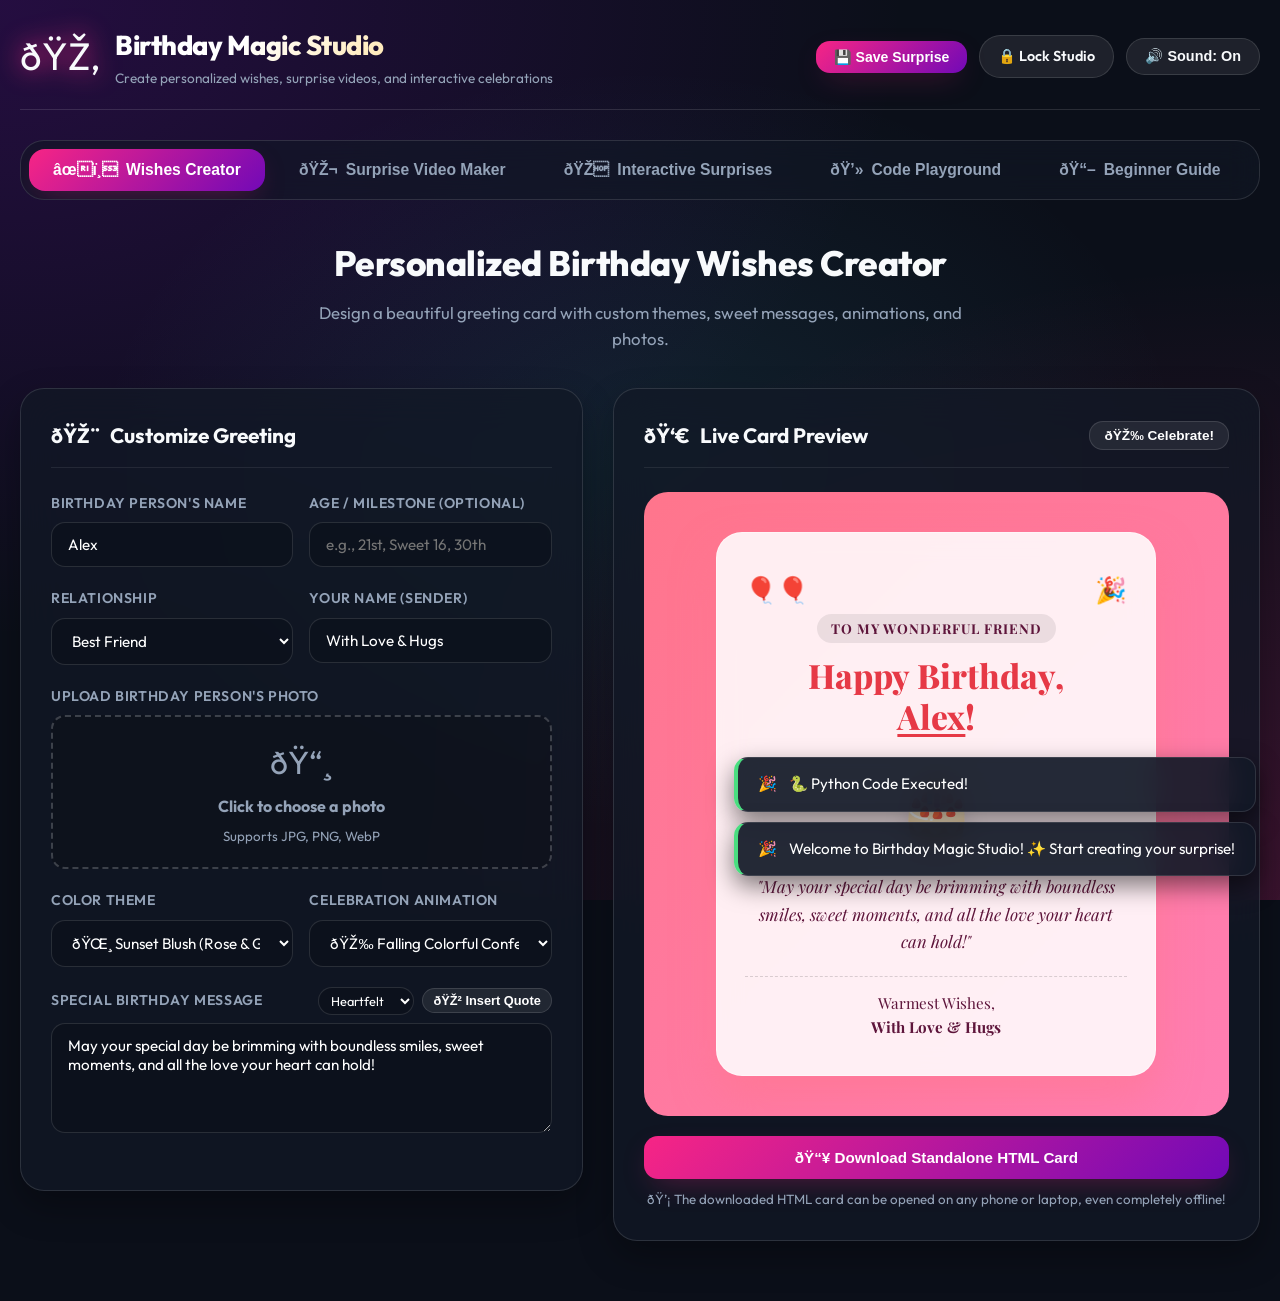
==== commit 49c57efd: "Add permanent save feature for greetings and photos" ====
--- a/templates/index.html
+++ b/templates/index.html
@@ -21,6 +21,9 @@
         </div>
       </div>
       <div class="header-controls">
+        <button id="save-all-btn" class="btn-primary" style="padding: 8px 18px; font-size: 0.88rem; cursor: pointer;" title="Save your greetings & photos permanently">
+          💾 Save Surprise
+        </button>
         <a href="/logout" class="btn-toggle-sound" style="text-decoration: none;" title="Lock website">
           🔒 Lock Studio
         </a>
